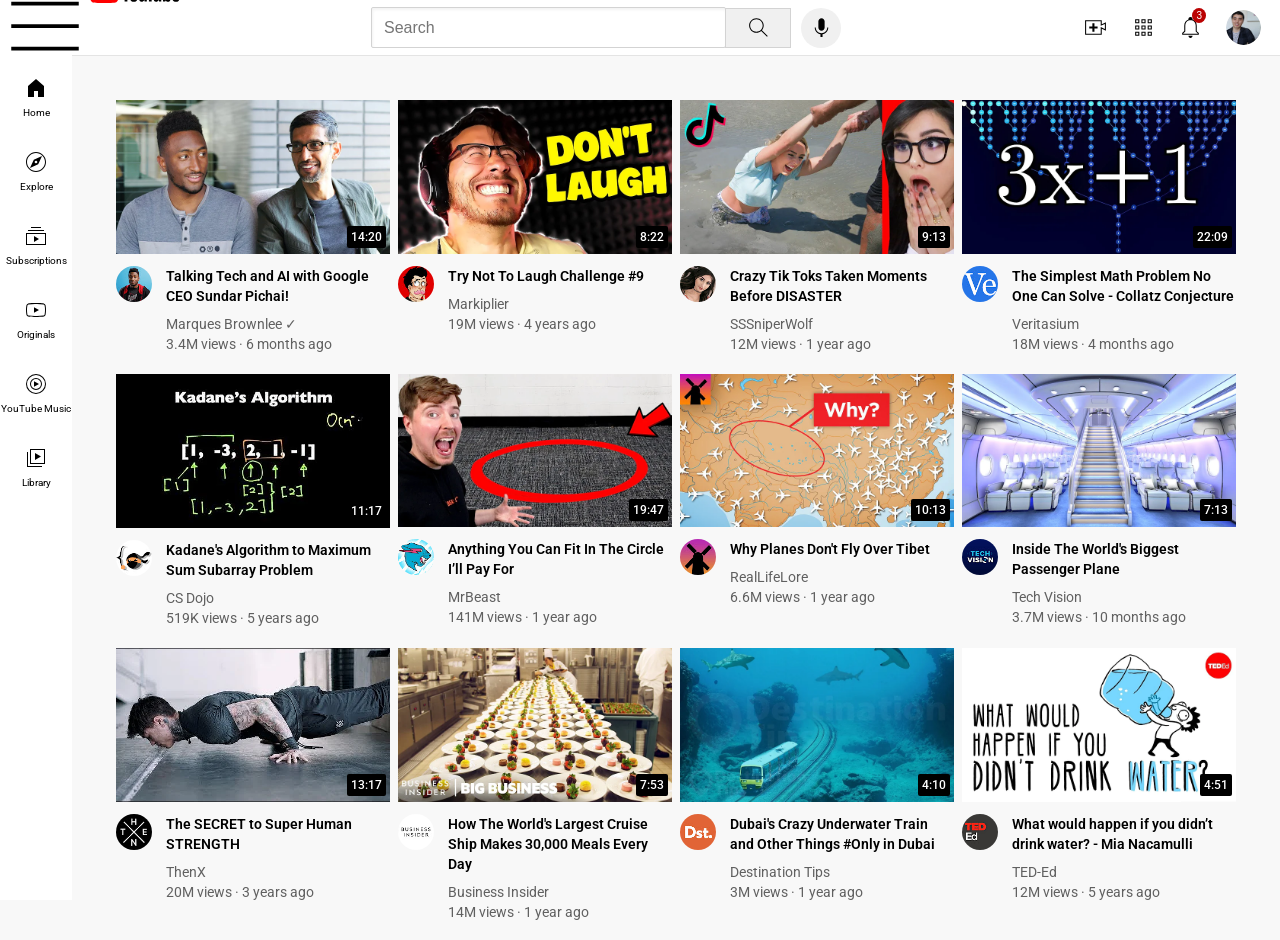
==== index.html @ 84a4557d "Final changes and corrections in grammar" ====
<!DOCTYPE html>
<html>
  <head>
    <title>YouTube clone</title>

    <link rel="preconnect" href="https://fonts.googleapis.com">
    <link rel="preconnect" href="https://fonts.gstatic.com" crossorigin>
    <link href="https://fonts.googleapis.com/css2?family=Roboto:ital,wght@0,100..900;1,100..900&display=swap" rel="stylesheet">

    <link rel="stylesheet" href="css-code/video.css">
    <link rel="stylesheet" href="css-code/general.css">
    <link rel="stylesheet" href="css-code/header.css">
    <link rel="stylesheet" href="css-code/sidebar.css">
  </head> 
  <body>
    <header class="header">
      <div class="left-section">
        <img class="hamburger" src="icons/hamburger-menu.svg">
        <img class="logo" src="icons/youtube-logo.svg">
      </div>
      <div class="middle-section">
        <input class="search-inp" 
        type="text" 
        placeholder="Search">

        <button class="search-button">
          <img src="icons/search.svg">
          <div class="tooltip">Search</div>
        </button>

        <button class="voice-search-button">
          <img src="icons/voice-search-icon.svg">
          <div class="tooltip">Search with your voice</div>
        </button>
      </div>
      <div class = "right-section">
        <button>
          <img src="icons/upload.svg">
          <div class="tooltip">Upload</div>
        </button>

        <button>
          <img src="icons/youtube-apps.svg">
          <div class="tooltip">Apps</div>
        </button>
        
        <button>
          <img src="icons/notifications.svg">
          <div class="notification-score">3</div>
          <div class="tooltip">Notification</div>
        </button>
        
        <button>
          <img class = "profile-photo" src="channel-pics/my-channel.jpeg" 
          style="height: 35px;
          width: 35px;">
        </button>
      </div>
      
    </header>
    <nav class="side-bar">
      <div class="sidebar-link">
        <img src="icons/home.svg">
        <div>Home</div>
      </div>
      <div class="sidebar-link">
        <img src="icons/explore.svg">
        <div>Explore</div>
      </div>
      <div class="sidebar-link">
        <img src="icons/subscriptions.svg">
        <div>Subscriptions</div>
      </div>
      <div class="sidebar-link">
        <img src="icons/originals.svg">
        <div>Originals</div>
      </div>
      <div class="sidebar-link">
        <img src="icons/youtube-music.svg">
        <div>YouTube Music</div>
      </div>
      <div class="sidebar-link">
        <img src="icons/library.svg">
        <div>Library</div>
      </div>
    </nav>
    <main class = "video-grid">
      <div class = "video-preview">  
      <div class = "thumbnail-row">
        <a href="https://www.youtube.com/watch?v=n2RNcPRtAiY">
          <img class ="thumbnail" src="thumbnails/thumbnail-1.webp">
        </a>
        <div class="time"> 14:20</div>
      </div>
      <div class="video-info-grid">
        <div class ="channel-picture">
          <a href="https://www.youtube.com/c/mkbhd">
            <img class = "profile-photo" src="channel-pics/channel-1.jpeg">
          </a>
          
        </div>
        <div class = "video-info">
          <p class = "title">
            <a href="https://www.youtube.com/watch?v=n2RNcPRtAiY">
              Talking Tech and AI with Google CEO Sundar Pichai!
            </a>
          </p>

          <p class = "author">
            <a href="https://www.youtube.com/watch?v=n2RNcPRtAiY">
              Marques Brownlee &#10003;
            </a>
          </p>

          <p class="stats">
            3.4M views &#183; 6 months ago  
          </p>

        </div>
      </div>
      </div>
      <div class = "video-preview">
      
        <div class = "thumbnail-row">
          <a href="https://www.youtube.com/watch?v=mP0RAo9SKZk">
            <img class ="thumbnail" src="thumbnails/thumbnail-2.webp">
          </a>
          <div class="time"> 8:22</div>
        </div>
        <div class = "video-info-grid">
          <div class ="channel-picture">
            <a href="https://www.youtube.com/c/markiplier">
              <img class = "profile-photo" src="channel-pics/channel-2.jpeg">
            </a>
          </div>
          <div class = "video-info">
            <p class = "title">
              <a href="https://www.youtube.com/watch?v=mP0RAo9SKZk">
                Try Not To Laugh Challenge #9
              </a>
            </p>

            <p class = "author">
              <a href="https://www.youtube.com/c/markiplier">
                Markiplier
              </a>
            </p>

            <p class="stats">
              19M views &#183; 4 years ago  
            </p>

          </div>
        </div>
      </div>

    <div class = "video-preview">  
      <div class = "thumbnail-row">
        <a href="https://www.youtube.com/watch?v=FgjPQQeTh1w">
          <img class ="thumbnail" src="thumbnails/thumbnail-3.webp">
        </a>
        <div class="time"> 9:13</div>
      </div>
      <div class="video-info-grid">
        <div class ="channel-picture">
          <a href="https://www.youtube.com/user/SSSniperWolf">
            <img class = "profile-photo" src="channel-pics/channel-3.jpeg">
          </a>
        </div>
        <div class = "video-info">
          <p class = "title">
            <a href="https://www.youtube.com/watch?v=FgjPQQeTh1w">
              Crazy Tik Toks Taken Moments Before DISASTER
            </a>
          </p>

          <p class = "author">
            <a href="https://www.youtube.com/user/SSSniperWolf">
              SSSniperWolf
            </a>
          </p>

          <p class="stats">
            12M views &#183; 1 year ago  
          </p>

        </div>
      </div>
    </div>

    <div class = "video-preview">
      
      <div class = "thumbnail-row">
        <a href="https://www.youtube.com/watch?v=094y1Z2wpJg">
          <img class ="thumbnail" src="thumbnails/thumbnail-4.webp">
        </a>
        <div class="time"> 22:09</div>
      </div>
      <div class = "video-info-grid">
        <div class ="channel-picture">
          <a href="https://www.youtube.com/c/veritasium">
            <img class = "profile-photo" src="channel-pics/channel-4.jpeg">
          </a>
        </div>
        <div class = "video-info">
          <p class = "title">
            <a href="https://www.youtube.com/watch?v=094y1Z2wpJg">
              The Simplest Math Problem No One Can Solve - Collatz Conjecture
            </a>
          </p>

          <p class = "author">
            <a href="https://www.youtube.com/c/veritasium">
              Veritasium
            </a>
          </p>

          <p class="stats">
            18M views &#183; 4 months ago  
          </p>

        </div>
      </div>
    </div>

    <div class = "video-preview">  
      <div class = "thumbnail-row">
        <a href="https://www.youtube.com/watch?v=86CQq3pKSUw">
          <img class ="thumbnail" src="thumbnails/thumbnail-5.webp">
        </a>
      <div class="time"> 11:17</div>
      </div>
      <div class="video-info-grid">
        <div class ="channel-picture">
          <a href="https://www.youtube.com/c/CSDojo">
            <img class = "profile-photo" src="channel-pics/channel-5.jpeg">
          </a>
        </div>
        <div class = "video-info">
          <p class = "title">
            <a href="https://www.youtube.com/watch?v=86CQq3pKSUw">
              Kadane's Algorithm to Maximum Sum Subarray Problem
            </a>
          </p>

          <p class = "author">
            <a href="https://www.youtube.com/c/CSDojo">
              CS Dojo
            </a>
          </p>

          <p class="stats">
            519K views &#183; 5 years ago  
          </p>

        </div>
      </div>
    </div>

    <div class = "video-preview">
      
      <div class = "thumbnail-row">
        <a href="https://www.youtube.com/watch?v=yXWw0_UfSFg">
          <img class ="thumbnail" src="thumbnails/thumbnail-6.webp">
        </a>
        <div class="time"> 19:47</div>
      </div>
        <div class = "video-info-grid">
          <div class ="channel-picture">
            <a href="https://www.youtube.com/channel/UCX6OQ3DkcsbYNE6H8uQQuVA">
              <img class = "profile-photo" src="channel-pics/channel-6.jpeg">
            </a>
          </div>
          <div class = "video-info">
            <p class = "title">
              <a href="https://www.youtube.com/watch?v=yXWw0_UfSFg">
                Anything You Can Fit In The Circle I’ll Pay For
              </a>
            </p>

            <p class = "author">
              <a href="https://www.youtube.com/channel/UCX6OQ3DkcsbYNE6H8uQQuVA">
                MrBeast
              </a>
            </p>

            <p class="stats">
              141M views &#183; 1 year ago  
            </p>

          </div>
        </div>
      </div>
      <div class = "video-preview">  
      <div class = "thumbnail-row">
        <a href="https://www.youtube.com/watch?v=fNVa1qMbF9Y">
          <img class ="thumbnail" src="thumbnails/thumbnail-7.webp">
        </a>
        <div class="time"> 10:13</div>
      </div>
      <div class="video-info-grid">
        <div class ="channel-picture">
          <a href="https://www.youtube.com/channel/UCP5tjEmvPItGyLhmjdwP7Ww">
            <img class = "profile-photo" src="channel-pics/channel-7.jpeg">
          </a>
        </div>
        <div class = "video-info">
          <p class = "title">
            <a href="https://www.youtube.com/watch?v=fNVa1qMbF9Y">
              Why Planes Don't Fly Over Tibet
            </a>
          </p>

          <p class = "author">
            <a href="https://www.youtube.com/channel/UCP5tjEmvPItGyLhmjdwP7Ww">
              RealLifeLore
            </a>
          </p>

          <p class="stats">
            6.6M views &#183; 1 year ago  
          </p>

        </div>
      </div>
    </div>

    <div class = "video-preview">
      
      <div class = "thumbnail-row">
        <a href="https://www.youtube.com/watch?v=lFm4EM1juls">
          <img class ="thumbnail" src="thumbnails/thumbnail-8.webp">
        </a>
        <div class="time"> 7:13</div>
      </div>
      <div class = "video-info-grid">
        <div class ="channel-picture">
          <a href="https://www.youtube.com/channel/UCHAK6CyegY22Zj2GWrcaIxg">
            <img class = "profile-photo" src="channel-pics/channel-8.jpeg">
          </a>
        </div>
        <div class = "video-info">
          <p class = "title">
            <a href="https://www.youtube.com/watch?v=lFm4EM1juls">
              Inside The World's Biggest Passenger Plane
            </a>
          </p>

          <p class = "author">
            <a href="https://www.youtube.com/channel/UCHAK6CyegY22Zj2GWrcaIxg">
              Tech Vision
            </a>
          </p>

          <p class="stats">
            3.7M views &#183; 10 months ago  
          </p>

        </div>
      </div>
    </div>

    <div class = "video-preview">  
      <div class = "thumbnail-row">
        <a href="https://www.youtube.com/watch?v=ixmxOlcrlUc">
          <img class ="thumbnail" src="thumbnails/thumbnail-9.webp">
        </a>
        <div class="time"> 13:17</div>
      </div>
      <div class="video-info-grid">
        <div class ="channel-picture">
          <a href="https://www.youtube.com/c/OFFICIALTHENXSTUDIOS">
            <img class = "profile-photo" src="channel-pics/channel-9.jpeg">
          </a>
        </div>
        <div class = "video-info">
          <p class = "title">
            <a href="https://www.youtube.com/watch?v=ixmxOlcrlUc">
              The SECRET to Super Human STRENGTH
            </a>
          </p>

          <p class = "author">
            <a href="https://www.youtube.com/c/OFFICIALTHENXSTUDIOS">
              ThenX
            </a>
          </p>

          <p class="stats">
            20M views &#183; 3 years ago  
          </p>

        </div>
      </div>
    </div>

    <div class = "video-preview">
      
      <div class = "thumbnail-row">
        <a href="https://www.youtube.com/watch?v=R2vXbFp5C9o">
        <img class ="thumbnail" src="thumbnails/thumbnail-10.webp">
        </a>
        <div class="time"> 7:53</div>
      </div>
      <div class = "video-info-grid">
        <div class ="channel-picture">
          <a href="https://www.youtube.com/user/businessinsider">
            <img class = "profile-photo" src="channel-pics/channel-10.jpeg">
          </a>
        </div>
        <div class = "video-info">
          <p class = "title">
            <a href="https://www.youtube.com/watch?v=R2vXbFp5C9o">
              How The World's Largest Cruise Ship Makes 30,000 Meals Every Day
            </a>
          </p>

          <p class = "author">
            <a href="https://www.youtube.com/user/businessinsider">
              Business Insider
            </a>
          </p>

          <p class="stats">
            14M views &#183; 1 year ago  
          </p>

        </div>
      </div>
    </div>

    <div class = "video-preview">  
      <div class = "thumbnail-row">
        <a href="https://www.youtube.com/watch?v=0nZuYyXET3s">
          <img class ="thumbnail" src="thumbnails/thumbnail-11.webp">
        </a>
        <div class="time"> 4:10</div>
      </div>
      <div class="video-info-grid">
        <div class ="channel-picture">
          <a href="https://www.youtube.com/c/Destinationtips">
            <img class = "profile-photo" src="channel-pics/channel-11.jpeg">
          </a>
        </div>
        <div class = "video-info">
          <p class = "title">
            <a href="https://www.youtube.com/watch?v=0nZuYyXET3s">
              Dubai's Crazy Underwater Train and Other Things #Only in Dubai
            </a>
          </p>

          <p class = "author">
            <a href="https://www.youtube.com/c/Destinationtips">
              Destination Tips
            </a>
          </p>

          <p class="stats">
            3M views &#183; 1 year ago  
          </p>

        </div>
      </div>
    </div>

    <div class = "video-preview">
      
      <div class = "thumbnail-row">
        <a href="https://www.youtube.com/watch?v=9iMGFqMmUFs">
          <img class ="thumbnail" src="thumbnails/thumbnail-12.webp">
        </a>
        <div class="time"> 4:51</div>
      </div>
      <div class = "video-info-grid">
        <div class ="channel-picture">
          <a href="https://www.youtube.com/watch?v=9iMGFqMmUFs">
            <img class = "profile-photo" src="channel-pics/channel-12.jpeg">
          </a>
        </div>
        <div class = "video-info">
          <p class = "title">
            <a href="https://www.youtube.com/watch?v=9iMGFqMmUFs">
              What would happen if you didn’t drink water? - Mia Nacamulli
            </a>
          </p>

          <p class = "author">
            <a href="https://www.youtube.com/watch?v=9iMGFqMmUFs">
              TED-Ed
            </a>
          </p>

          <p class="stats">
            12M views &#183;  5 years ago  
          </p>

        </div>
      </div>
    </div>
  </main>
  </body>
</html>
---- css-code/video.css ----
.title{
font-size: 14px;
font-weight: 600;
margin-top: 0;
line-height: 20px;
margin-bottom: 10px;
}

.author,
.stats{
font-size: 14px;
color: rgb(96,96,96);
}

.author{
margin-bottom: 4px;
}

.video-info-grid{
display: grid;
grid-template-columns: 50px 1fr;
}

.thumbnail{
width: 100%;
}

.profile-photo{
width: 36px;
border-radius: 100%;
}

.thumbnail-row{
position: relative;
margin-bottom: 8px;
}

.video-grid{
display: grid;
grid-template-columns: 1fr 1fr;
column-gap: 8px;
row-gap: 22px;
padding: 20px;
}

@media(min-width: 901px) and (max-width: 1249px){
    .video-grid{
        grid-template-columns: 1fr 1fr 1fr;
    }
}

@media(min-width: 1250px) {
    .video-grid{
        grid-template-columns: 1fr 1fr 1fr 1fr;
    }
}
.time{
    font-size: 12px;
    font-weight: 500;

    padding: 4px;
    
    position: absolute;
    right: 4px;
    bottom: 10px;

    background-color: black;
    color: white;

    border-radius: 2px;
}

.title,
.profile-photo,
.author,
.thumbnail{
    cursor: pointer;
}
---- css-code/general.css ----
p{
margin-top: 0px;
margin-bottom: 0px;
}

body{
    font-family: Roboto,Arial;
    margin: 0;
    padding-top: 80px;
    padding-left: 96px;
    padding-right: 24px;
    background-color: rgb(248,248,248);
}

a{
    color: inherit;
    text-decoration: none;
}
---- css-code/header.css ----
.header{
    height: 55px;
    display: flex;
    flex-direction: row;
    justify-content: space-between;
    align-items: center;
    
    position: fixed;
    z-index: 1;
    top: 0px;
    right: 0px;
    left: 0px;

    background-color: white;
    border-bottom: 1px solid rgb(228, 228, 228);
}

.left-section{
    display: flex;
}

.logo{
    height: 20px;
    cursor: pointer;
}

.humburger{
    margin-left: 24px;
    margin-right: 24px;
    height: 24px;
    cursor: pointer;
}

.middle-section{
    flex: 1;
    display: flex;
    align-items: center;
    margin-left: 60px;
    max-width: 470px;
    height: 40px;
}

.search-inp{
    width: 0;
    flex:1;
    height: 36.08px;
    padding-left: 12px;
    padding-right: 2px;
    font-size: 16px;
    border: 1px, solid lightgray;
    border-radius: 2px;
    box-shadow: inset 1px 2px 3px rgba(0, 0, 0, 0.05);
}

.search-inp::placeholder{
    font-size: 16px;

}

.search-button,
.voice-search-button,
.right-section button{
    position: relative;
    height: 40px;
    background-color: rgb(240, 240, 240);
    cursor: pointer;
    display: flex;
    justify-content: center;
    align-items: center;
}

.search-button .tooltip,
.voice-search-button .tooltip,
.right-section button .tooltip{
    position: absolute;
    background-color: rgb(102, 102, 102);
    color: white;
    padding: 5px 10px;
    border-radius: 2px;
    font-size: 12px;
    bottom: -30px;
    opacity: 0;
    transition: opacity 0.15s;
    pointer-events: none;
    white-space: nowrap;
}

.search-button:hover .tooltip,
.voice-search-button:hover .tooltip,
.right-section button:hover .tooltip{
    opacity: 0.8;
}

.search-button{
    width: 66px;
    border-width: 1px;
    border-style: solid;
    border-color: lightgray;
    margin-left: -1px;
    transition: background-color 0.25s;
}

.search-button img{
    height: 25px;
}

.search-button:hover{
    background-color: rgb(223, 222, 222);
}

.voice-search-button{
    width: 40px;
    border-radius: 100%;
    border: none;
    margin-left: 10px;
}

.voice-search-button img{
    width: 25px;
}

.right-section{
    display: flex;
    width: 200px;
    align-items: center;
    justify-content: space-around;
    padding-right: 8px;
    flex-shrink: 0;
    padding-left: 10px;
}

.right-section button{
    position: relative;
    border: none;
    background-color: white;
    cursor: pointer;
}

.right-section button img{
    height: 25px;
}

.notification-score{
    font-size: 10px;

    padding-bottom: 2px;
    padding-top: 2px;

    position: absolute;
    right: 3px;
    top: 0px;
    width: 14px;

    background-color: rgb(186, 2, 2);
    color: white;
    border-radius: 100%;
}
---- css-code/sidebar.css ----
.side-bar{
    padding-top: 5px;
    background-color: white;
    position: fixed;
    top: 55px;
    bottom: 0px;
    left: 0px;
    width: 72px;
    z-index: 2;
}

.sidebar-link{
    height: 74px;
    display: flex;
    flex-direction: column;
    align-items: center;
    justify-content: center;
    cursor: pointer;
}

.sidebar-link img{
    height: 24px;
    margin-bottom: 6.5px;
}

.sidebar-link div{
    font-size: 10px;
}

.sidebar-link:hover{
    background-color: rgb(238, 238, 238);
}
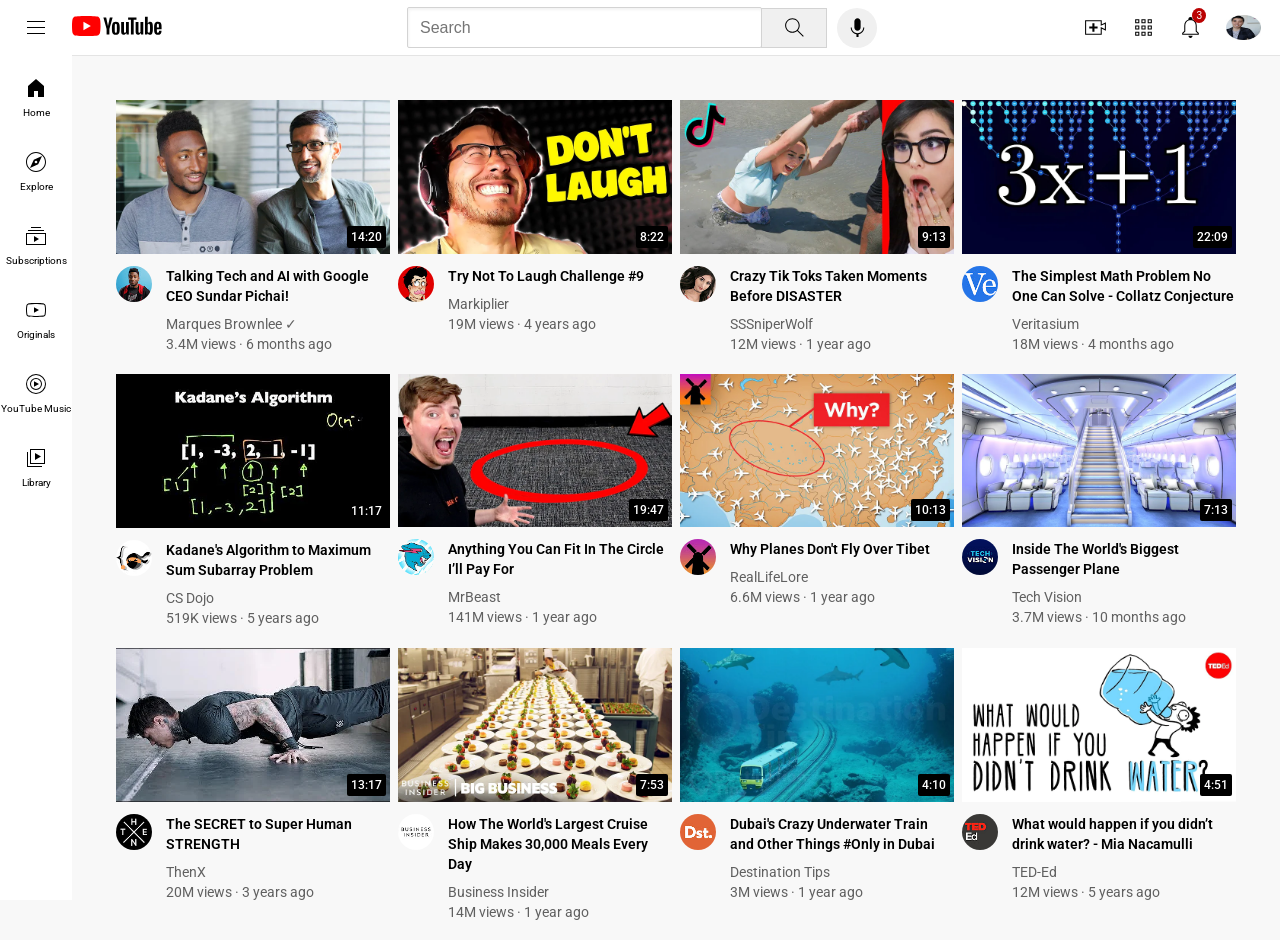
==== commit 4ea7c911: "Added alt to img" ====
--- a/index.html
+++ b/index.html
@@ -15,8 +15,8 @@
   <body>
     <header class="header">
       <div class="left-section">
-        <img class="hamburger" src="icons/hamburger-menu.svg">
-        <img class="logo" src="icons/youtube-logo.svg">
+        <img class="hamburger" src="icons/hamburger-menu.svg" alt="hamburger-icon">
+        <img class="logo" src="icons/youtube-logo.svg" alt="youtube-logo">
       </div>
       <div class="middle-section">
         <input class="search-inp" 
@@ -24,63 +24,61 @@
         placeholder="Search">
 
         <button class="search-button">
-          <img src="icons/search.svg">
+          <img src="icons/search.svg" alt="Search-icon">
           <div class="tooltip">Search</div>
         </button>
 
         <button class="voice-search-button">
-          <img src="icons/voice-search-icon.svg">
+          <img src="icons/voice-search-icon.svg" alt="Voice-search">
           <div class="tooltip">Search with your voice</div>
         </button>
       </div>
       <div class = "right-section">
         <button>
-          <img src="icons/upload.svg">
+          <img src="icons/upload.svg" alt="Upload">
           <div class="tooltip">Upload</div>
         </button>
 
         <button>
-          <img src="icons/youtube-apps.svg">
+          <img src="icons/youtube-apps.svg" alt="YouTube-apps">
           <div class="tooltip">Apps</div>
         </button>
         
         <button>
-          <img src="icons/notifications.svg">
+          <img src="icons/notifications.svg" alt="Norification">
           <div class="notification-score">3</div>
           <div class="tooltip">Notification</div>
         </button>
         
         <button>
-          <img class = "profile-photo" src="channel-pics/my-channel.jpeg" 
-          style="height: 35px;
-          width: 35px;">
+          <img class = "your-profile" src="channel-pics/my-channel.jpeg" alt="Your-profile">
         </button>
       </div>
       
     </header>
     <nav class="side-bar">
       <div class="sidebar-link">
-        <img src="icons/home.svg">
+        <img src="icons/home.svg" alt="Home">
         <div>Home</div>
       </div>
       <div class="sidebar-link">
-        <img src="icons/explore.svg">
+        <img src="icons/explore.svg" alt="Explore">
         <div>Explore</div>
       </div>
       <div class="sidebar-link">
-        <img src="icons/subscriptions.svg">
+        <img src="icons/subscriptions.svg" alt="Subscriptions">
         <div>Subscriptions</div>
       </div>
       <div class="sidebar-link">
-        <img src="icons/originals.svg">
+        <img src="icons/originals.svg" alt="Originals">
         <div>Originals</div>
       </div>
       <div class="sidebar-link">
-        <img src="icons/youtube-music.svg">
+        <img src="icons/youtube-music.svg" alt="YouTube-Music">
         <div>YouTube Music</div>
       </div>
       <div class="sidebar-link">
-        <img src="icons/library.svg">
+        <img src="icons/library.svg" alt="Library">
         <div>Library</div>
       </div>
     </nav>
@@ -88,14 +86,14 @@
       <div class = "video-preview">  
       <div class = "thumbnail-row">
         <a href="https://www.youtube.com/watch?v=n2RNcPRtAiY">
-          <img class ="thumbnail" src="thumbnails/thumbnail-1.webp">
+          <img class ="thumbnail" src="thumbnails/thumbnail-1.webp" alt="Thumbnail">
         </a>
         <div class="time"> 14:20</div>
       </div>
       <div class="video-info-grid">
         <div class ="channel-picture">
           <a href="https://www.youtube.com/c/mkbhd">
-            <img class = "profile-photo" src="channel-pics/channel-1.jpeg">
+            <img class = "profile-photo" src="channel-pics/channel-1.jpeg" alt="Profile-photo">
           </a>
           
         </div>
@@ -123,14 +121,14 @@
       
         <div class = "thumbnail-row">
           <a href="https://www.youtube.com/watch?v=mP0RAo9SKZk">
-            <img class ="thumbnail" src="thumbnails/thumbnail-2.webp">
+            <img class ="thumbnail" src="thumbnails/thumbnail-2.webp" alt="Thumbnail">
           </a>
           <div class="time"> 8:22</div>
         </div>
         <div class = "video-info-grid">
           <div class ="channel-picture">
             <a href="https://www.youtube.com/c/markiplier">
-              <img class = "profile-photo" src="channel-pics/channel-2.jpeg">
+              <img class = "profile-photo" src="channel-pics/channel-2.jpeg" alt="Profile-photo">
             </a>
           </div>
           <div class = "video-info">
@@ -157,14 +155,14 @@
     <div class = "video-preview">  
       <div class = "thumbnail-row">
         <a href="https://www.youtube.com/watch?v=FgjPQQeTh1w">
-          <img class ="thumbnail" src="thumbnails/thumbnail-3.webp">
+          <img class ="thumbnail" src="thumbnails/thumbnail-3.webp" alt="Thumbnail">
         </a>
         <div class="time"> 9:13</div>
       </div>
       <div class="video-info-grid">
         <div class ="channel-picture">
           <a href="https://www.youtube.com/user/SSSniperWolf">
-            <img class = "profile-photo" src="channel-pics/channel-3.jpeg">
+            <img class = "profile-photo" src="channel-pics/channel-3.jpeg" alt="Profile-photo">
           </a>
         </div>
         <div class = "video-info">
@@ -192,14 +190,14 @@
       
       <div class = "thumbnail-row">
         <a href="https://www.youtube.com/watch?v=094y1Z2wpJg">
-          <img class ="thumbnail" src="thumbnails/thumbnail-4.webp">
+          <img class ="thumbnail" src="thumbnails/thumbnail-4.webp" alt="Thumbnail">
         </a>
         <div class="time"> 22:09</div>
       </div>
       <div class = "video-info-grid">
         <div class ="channel-picture">
           <a href="https://www.youtube.com/c/veritasium">
-            <img class = "profile-photo" src="channel-pics/channel-4.jpeg">
+            <img class = "profile-photo" src="channel-pics/channel-4.jpeg" alt="Profile-photo">
           </a>
         </div>
         <div class = "video-info">
@@ -226,14 +224,14 @@
     <div class = "video-preview">  
       <div class = "thumbnail-row">
         <a href="https://www.youtube.com/watch?v=86CQq3pKSUw">
-          <img class ="thumbnail" src="thumbnails/thumbnail-5.webp">
+          <img class ="thumbnail" src="thumbnails/thumbnail-5.webp" alt="Thumbnail">
         </a>
       <div class="time"> 11:17</div>
       </div>
       <div class="video-info-grid">
         <div class ="channel-picture">
           <a href="https://www.youtube.com/c/CSDojo">
-            <img class = "profile-photo" src="channel-pics/channel-5.jpeg">
+            <img class = "profile-photo" src="channel-pics/channel-5.jpeg" alt="Profile-photo">
           </a>
         </div>
         <div class = "video-info">
@@ -261,14 +259,14 @@
       
       <div class = "thumbnail-row">
         <a href="https://www.youtube.com/watch?v=yXWw0_UfSFg">
-          <img class ="thumbnail" src="thumbnails/thumbnail-6.webp">
+          <img class ="thumbnail" src="thumbnails/thumbnail-6.webp" alt="Thumbnail">
         </a>
         <div class="time"> 19:47</div>
       </div>
         <div class = "video-info-grid">
           <div class ="channel-picture">
             <a href="https://www.youtube.com/channel/UCX6OQ3DkcsbYNE6H8uQQuVA">
-              <img class = "profile-photo" src="channel-pics/channel-6.jpeg">
+              <img class = "profile-photo" src="channel-pics/channel-6.jpeg" alt="Profile-photo">
             </a>
           </div>
           <div class = "video-info">
@@ -294,14 +292,14 @@
       <div class = "video-preview">  
       <div class = "thumbnail-row">
         <a href="https://www.youtube.com/watch?v=fNVa1qMbF9Y">
-          <img class ="thumbnail" src="thumbnails/thumbnail-7.webp">
+          <img class ="thumbnail" src="thumbnails/thumbnail-7.webp" alt="Thumbnail">
         </a>
         <div class="time"> 10:13</div>
       </div>
       <div class="video-info-grid">
         <div class ="channel-picture">
           <a href="https://www.youtube.com/channel/UCP5tjEmvPItGyLhmjdwP7Ww">
-            <img class = "profile-photo" src="channel-pics/channel-7.jpeg">
+            <img class = "profile-photo" src="channel-pics/channel-7.jpeg" alt="Profile-photo">
           </a>
         </div>
         <div class = "video-info">
@@ -329,14 +327,14 @@
       
       <div class = "thumbnail-row">
         <a href="https://www.youtube.com/watch?v=lFm4EM1juls">
-          <img class ="thumbnail" src="thumbnails/thumbnail-8.webp">
+          <img class ="thumbnail" src="thumbnails/thumbnail-8.webp" alt="Thumbnail">
         </a>
         <div class="time"> 7:13</div>
       </div>
       <div class = "video-info-grid">
         <div class ="channel-picture">
           <a href="https://www.youtube.com/channel/UCHAK6CyegY22Zj2GWrcaIxg">
-            <img class = "profile-photo" src="channel-pics/channel-8.jpeg">
+            <img class = "profile-photo" src="channel-pics/channel-8.jpeg" alt="Profile-photo">
           </a>
         </div>
         <div class = "video-info">
@@ -363,14 +361,14 @@
     <div class = "video-preview">  
       <div class = "thumbnail-row">
         <a href="https://www.youtube.com/watch?v=ixmxOlcrlUc">
-          <img class ="thumbnail" src="thumbnails/thumbnail-9.webp">
+          <img class ="thumbnail" src="thumbnails/thumbnail-9.webp" alt="Thumbnail">
         </a>
         <div class="time"> 13:17</div>
       </div>
       <div class="video-info-grid">
         <div class ="channel-picture">
           <a href="https://www.youtube.com/c/OFFICIALTHENXSTUDIOS">
-            <img class = "profile-photo" src="channel-pics/channel-9.jpeg">
+            <img class = "profile-photo" src="channel-pics/channel-9.jpeg" alt="Profile-photo">
           </a>
         </div>
         <div class = "video-info">
@@ -398,14 +396,14 @@
       
       <div class = "thumbnail-row">
         <a href="https://www.youtube.com/watch?v=R2vXbFp5C9o">
-        <img class ="thumbnail" src="thumbnails/thumbnail-10.webp">
+        <img class ="thumbnail" src="thumbnails/thumbnail-10.webp" alt="Thumbnail">
         </a>
         <div class="time"> 7:53</div>
       </div>
       <div class = "video-info-grid">
         <div class ="channel-picture">
           <a href="https://www.youtube.com/user/businessinsider">
-            <img class = "profile-photo" src="channel-pics/channel-10.jpeg">
+            <img class = "profile-photo" src="channel-pics/channel-10.jpeg" alt="Profile-photo">
           </a>
         </div>
         <div class = "video-info">
@@ -432,14 +430,14 @@
     <div class = "video-preview">  
       <div class = "thumbnail-row">
         <a href="https://www.youtube.com/watch?v=0nZuYyXET3s">
-          <img class ="thumbnail" src="thumbnails/thumbnail-11.webp">
+          <img class ="thumbnail" src="thumbnails/thumbnail-11.webp" alt="Thumbnail">
         </a>
         <div class="time"> 4:10</div>
       </div>
       <div class="video-info-grid">
         <div class ="channel-picture">
           <a href="https://www.youtube.com/c/Destinationtips">
-            <img class = "profile-photo" src="channel-pics/channel-11.jpeg">
+            <img class = "profile-photo" src="channel-pics/channel-11.jpeg" alt="Profile-photo">
           </a>
         </div>
         <div class = "video-info">
@@ -467,14 +465,14 @@
       
       <div class = "thumbnail-row">
         <a href="https://www.youtube.com/watch?v=9iMGFqMmUFs">
-          <img class ="thumbnail" src="thumbnails/thumbnail-12.webp">
+          <img class ="thumbnail" src="thumbnails/thumbnail-12.webp" alt="Thumbnail">
         </a>
         <div class="time"> 4:51</div>
       </div>
       <div class = "video-info-grid">
         <div class ="channel-picture">
           <a href="https://www.youtube.com/watch?v=9iMGFqMmUFs">
-            <img class = "profile-photo" src="channel-pics/channel-12.jpeg">
+            <img class = "profile-photo" src="channel-pics/channel-12.jpeg" alt="Profile-photo">
           </a>
         </div>
         <div class = "video-info">
--- a/css-code/header.css
+++ b/css-code/header.css
@@ -24,7 +24,7 @@
     cursor: pointer;
 }
 
-.humburger{
+.hamburger{
     margin-left: 24px;
     margin-right: 24px;
     height: 24px;
@@ -154,4 +154,9 @@
     background-color: rgb(186, 2, 2);
     color: white;
     border-radius: 100%;
+}
+
+.your-profile{
+    height: 35px;
+    width: 35px;
 }
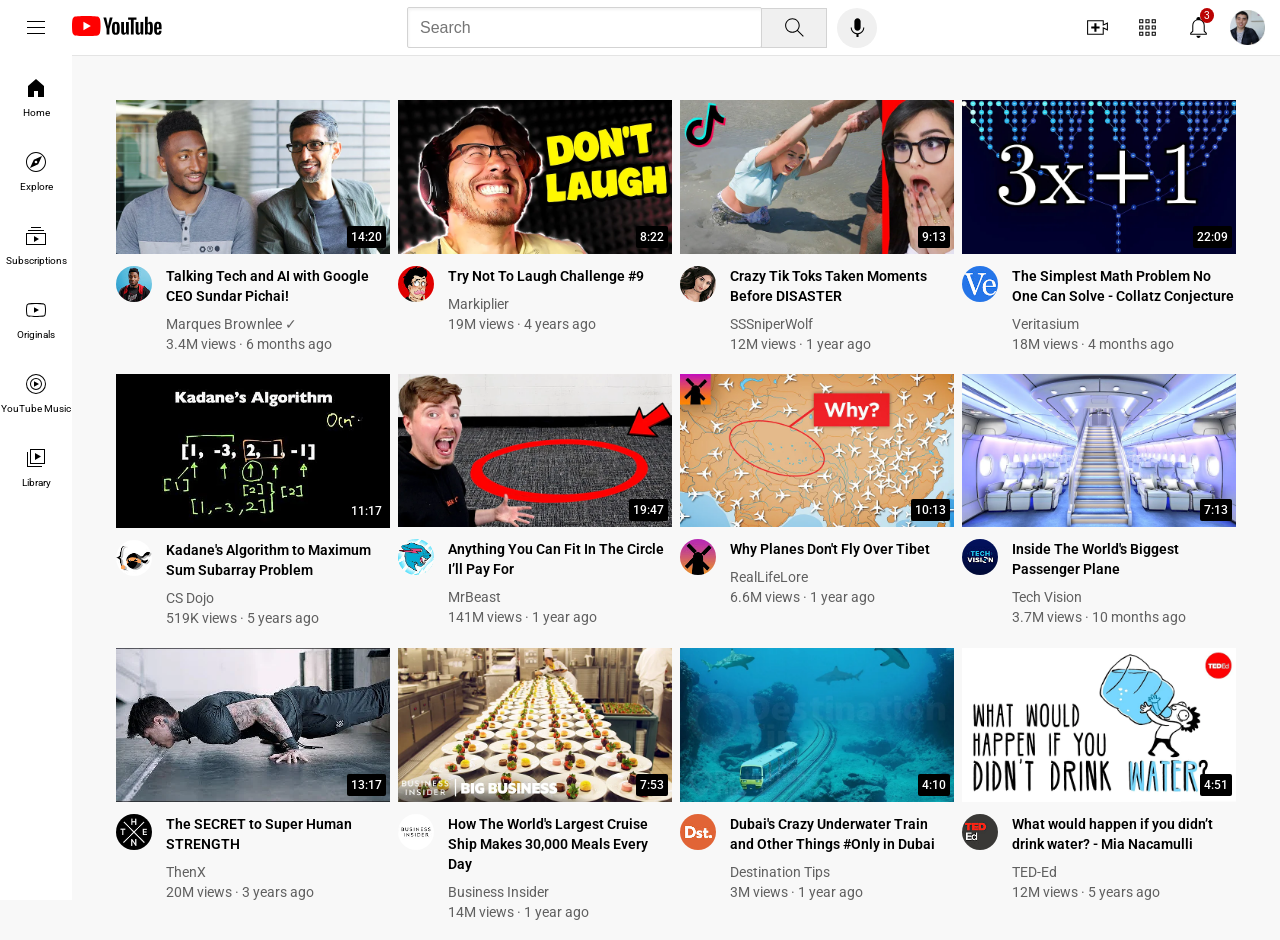
==== commit 6c44fad7: "First try for responsive mobile version" ====
--- a/index.html
+++ b/index.html
@@ -2,6 +2,8 @@
 <html>
   <head>
     <title>YouTube clone</title>
+    <meta charset="UTF-8">
+    <meta name="viewport" content="width=device-width, initial-scale=1.0">
 
     <link rel="preconnect" href="https://fonts.googleapis.com">
     <link rel="preconnect" href="https://fonts.gstatic.com" crossorigin>
@@ -16,7 +18,11 @@
     <header class="header">
       <div class="left-section">
         <img class="hamburger" src="icons/hamburger-menu.svg" alt="hamburger-icon">
-        <img class="logo" src="icons/youtube-logo.svg" alt="youtube-logo">
+        <picture>
+          <source srcset="icons/YouTube_social_white_square_(2024).svg" media="(max-width: 600px)">
+          <img class="logo" src="icons/youtube-logo.svg" alt="youtube-logo">  
+        </picture>
+        
       </div>
       <div class="middle-section">
         <input class="search-inp" 
@@ -50,9 +56,7 @@
           <div class="tooltip">Notification</div>
         </button>
         
-        <button>
-          <img class = "your-profile" src="channel-pics/my-channel.jpeg" alt="Your-profile">
-        </button>
+        <img class = "your-profile" src="channel-pics/my-channel.jpeg" alt="Your-profile">
       </div>
       
     </header>
--- a/css-code/video.css
+++ b/css-code/video.css
@@ -43,6 +43,13 @@
 padding: 20px;
 }
 
+/* media for phones */
+@media (max-width: 601px){
+    .video-grid{
+        grid-template-columns: 1fr;
+    }
+}
+
 @media(min-width: 901px) and (max-width: 1249px){
     .video-grid{
         grid-template-columns: 1fr 1fr 1fr;
--- a/css-code/general.css
+++ b/css-code/general.css
@@ -12,6 +12,14 @@
     background-color: rgb(248,248,248);
 }
 
+@media (max-width: 600px){
+    body{
+        padding-top: 50px;
+        padding-left: 60px;
+    }
+}
+
+
 a{
     color: inherit;
     text-decoration: none;
--- a/css-code/header.css
+++ b/css-code/header.css
@@ -17,6 +17,7 @@
 
 .left-section{
     display: flex;
+    align-items: center;
 }
 
 .logo{
@@ -54,7 +55,6 @@
 
 .search-inp::placeholder{
     font-size: 16px;
-
 }
 
 .search-button,
@@ -159,4 +159,53 @@
 .your-profile{
     height: 35px;
     width: 35px;
+}
+
+@media (max-width: 600px){ /* media for phones */
+    .header{
+        height: 45px;
+    }
+
+    .hamburger{
+        margin-left: 20px;
+        margin-right: 20px;
+        height: 20px;
+    }
+
+    .logo{
+        height: 35px;
+    }
+
+    .search-button{
+        width: 30px;
+        height: 32px;
+    }
+
+    .search-inp{
+        height: 30px;
+    }
+
+    .voice-search-button{
+        height: 30px;
+        width: 30px;
+    }
+
+    .middle-section{
+        margin-left: 20px;
+    }
+
+    .right-section{
+        width: 50px;
+    }
+
+    .right-section button{
+        display: none;
+    }
+
+    .your-profile{
+        width: 25px;
+        height: 25px;
+    }
+
+    
 }
--- a/css-code/sidebar.css
+++ b/css-code/sidebar.css
@@ -7,6 +7,7 @@
     left: 0px;
     width: 72px;
     z-index: 2;
+    font-size: 10px;
 }
 
 .sidebar-link{
@@ -23,10 +24,22 @@
     margin-bottom: 6.5px;
 }
 
-.sidebar-link div{
-    font-size: 10px;
+.sidebar-link:hover{
+    background-color: rgb(238, 238, 238);
 }
 
-.sidebar-link:hover{
-    background-color: rgb(238, 238, 238);
-}+@media (max-width: 600px){ /* media for phones */
+    .side-bar{
+        width: 60px;
+        font-size: 8px;
+        top: 45px;
+    }
+
+    .sidebar-link{
+        height: 62px;
+    }
+
+    .sidebar-link img{
+        height: 22px;
+    }
+}
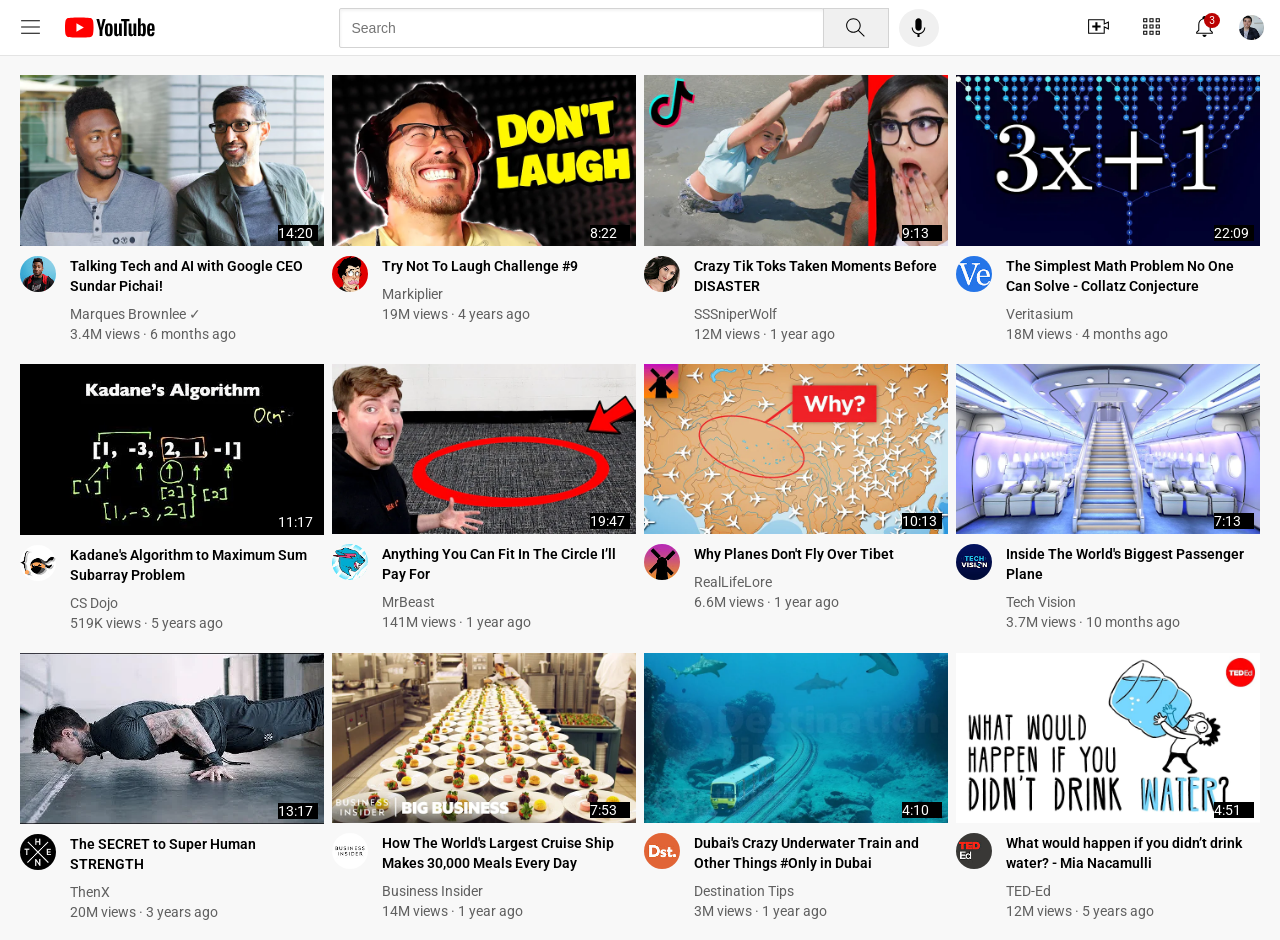
==== commit 6616a362: "Changed px to rem, added better responsivnes and changed media" ====
--- a/index.html
+++ b/index.html
@@ -13,15 +13,19 @@
     <link rel="stylesheet" href="css-code/general.css">
     <link rel="stylesheet" href="css-code/header.css">
     <link rel="stylesheet" href="css-code/sidebar.css">
+    <link rel="stylesheet" href="css-code/media.css">
   </head> 
   <body>
     <header class="header">
       <div class="left-section">
-        <img class="hamburger" src="icons/hamburger-menu.svg" alt="hamburger-icon">
-        <picture>
-          <source srcset="icons/YouTube_social_white_square_(2024).svg" media="(max-width: 600px)">
+        <button class="hamburger-button">
+          <img class="hamburger" src="icons/hamburger-menu.svg" alt="hamburger-icon">
+        </button>
+        <!-- comented section is a structure is an example how to change img depending on max-width -->
+        <!-- <picture>
+          <source srcset="icons/YouTube_social_white_square_(2024).svg" media="(max-width: 600px)"> -->
           <img class="logo" src="icons/youtube-logo.svg" alt="youtube-logo">  
-        </picture>
+         <!-- </picture> -->
         
       </div>
       <div class="middle-section">
@@ -40,17 +44,22 @@
         </button>
       </div>
       <div class = "right-section">
-        <button>
+        <button class="upload-button">
           <img src="icons/upload.svg" alt="Upload">
           <div class="tooltip">Upload</div>
         </button>
 
-        <button>
+        <button class="apps-button">
           <img src="icons/youtube-apps.svg" alt="YouTube-apps">
           <div class="tooltip">Apps</div>
         </button>
+
+        <button class="mobile-search-button">
+          <img src="icons/search.svg" alt="Search-icon">
+          <div class="tooltip">Search</div>
+        </button>
         
-        <button>
+        <button class="notification-button">
           <img src="icons/notifications.svg" alt="Norification">
           <div class="notification-score">3</div>
           <div class="tooltip">Notification</div>
--- a/css-code/video.css
+++ b/css-code/video.css
@@ -1,24 +1,24 @@
 .title{
-font-size: 14px;
+font-size: var(--normal-font);
 font-weight: 600;
-margin-top: 0;
-line-height: 20px;
-margin-bottom: 10px;
+line-height: 2rem;
+margin-bottom: 1rem;
 }
 
 .author,
 .stats{
-font-size: 14px;
+font-size: var(--normal-font);
 color: rgb(96,96,96);
 }
 
 .author{
-margin-bottom: 4px;
+margin-bottom: 0.4rem;
 }
 
 .video-info-grid{
 display: grid;
-grid-template-columns: 50px 1fr;
+grid-template-columns: 5rem 1fr;
+/* width: 90%; */
 }
 
 .thumbnail{
@@ -26,60 +26,29 @@
 }
 
 .profile-photo{
-width: 36px;
-border-radius: 100%;
+width: 3.6rem;
+border-radius: 50%;
 }
 
 .thumbnail-row{
 position: relative;
-margin-bottom: 8px;
+margin-bottom: 0.8rem;
 }
 
 .video-grid{
 display: grid;
-grid-template-columns: 1fr 1fr;
-column-gap: 8px;
-row-gap: 22px;
+grid-template-columns: 1fr 1fr 1fr 1fr;
+column-gap: 0.8rem;
+row-gap: 2.2rem;
 padding: 20px;
 }
 
-/* media for phones */
-@media (max-width: 601px){
-    .video-grid{
-        grid-template-columns: 1fr;
-    }
-}
-
-@media(min-width: 901px) and (max-width: 1249px){
-    .video-grid{
-        grid-template-columns: 1fr 1fr 1fr;
-    }
-}
-
-@media(min-width: 1250px) {
-    .video-grid{
-        grid-template-columns: 1fr 1fr 1fr 1fr;
-    }
-}
 .time{
-    font-size: 12px;
-    font-weight: 500;
-
-    padding: 4px;
-    
+    background-color: black;
+    width:4rem;
+    color: white;
+    font-size: var(--normal-font);
     position: absolute;
-    right: 4px;
-    bottom: 10px;
-
-    background-color: black;
-    color: white;
-
-    border-radius: 2px;
-}
-
-.title,
-.profile-photo,
-.author,
-.thumbnail{
-    cursor: pointer;
+    right: 2%;
+    bottom: 4%;
 }
--- a/css-code/general.css
+++ b/css-code/general.css
@@ -1,24 +1,29 @@
-p{
+:root{
+    --bg-color-main:rgb(248,248,248);
+    --bg-color-bars: white;
+    --normal-font: 1.4rem;
+    --hover-button-color: rgb(222, 222, 222);
+    --score-bg: rgb(186, 2, 2);
+
+}
+
+
+*{
 margin-top: 0px;
 margin-bottom: 0px;
+}
+
+html{
+    font-size: 62.5%;
+    /* 16/100*10 = 62.5 */
 }
 
 body{
     font-family: Roboto,Arial;
     margin: 0;
-    padding-top: 80px;
-    padding-left: 96px;
-    padding-right: 24px;
-    background-color: rgb(248,248,248);
+    padding-top: 5.5rem;
+    background-color: var(--bg-color-main);
 }
-
-@media (max-width: 600px){
-    body{
-        padding-top: 50px;
-        padding-left: 60px;
-    }
-}
-
 
 a{
     color: inherit;
--- a/css-code/header.css
+++ b/css-code/header.css
@@ -1,5 +1,5 @@
 .header{
-    height: 55px;
+    height: 5.5rem;
     display: flex;
     flex-direction: row;
     justify-content: space-between;
@@ -7,61 +7,69 @@
     
     position: fixed;
     z-index: 1;
-    top: 0px;
-    right: 0px;
-    left: 0px;
+    top: 0;
+    right: 0;
+    left: 0;
 
-    background-color: white;
+    background-color: var(--bg-color-bars);
     border-bottom: 1px solid rgb(228, 228, 228);
+}
+
+.header img{
+    height: 2.5rem;
 }
 
 .left-section{
     display: flex;
     align-items: center;
+    justify-content: space-between;
+    width: 15.5rem;
 }
 
 .logo{
-    height: 20px;
+    width: 9rem;
     cursor: pointer;
 }
 
 .hamburger{
-    margin-left: 24px;
-    margin-right: 24px;
-    height: 24px;
-    cursor: pointer;
+    height: 24px; 
+}
+
+.hamburger-button{
+    padding-top: 0.3rem;
+    width: 6rem;
+    border: none;
+    background-color:var(--bg-color-bars);
+    cursor: pointer
 }
 
 .middle-section{
     flex: 1;
     display: flex;
     align-items: center;
-    margin-left: 60px;
-    max-width: 470px;
-    height: 40px;
+    margin-left: 6rem;
+    max-width: 60rem;
 }
 
 .search-inp{
-    width: 0;
     flex:1;
-    height: 36.08px;
-    padding-left: 12px;
-    padding-right: 2px;
-    font-size: 16px;
+    height: 3.6rem;
+    padding-left: 1.2rem;
+    padding-right: 0.2rem;
+    font-size: var(--normal-font);
     border: 1px, solid lightgray;
     border-radius: 2px;
     box-shadow: inset 1px 2px 3px rgba(0, 0, 0, 0.05);
 }
 
 .search-inp::placeholder{
-    font-size: 16px;
+    font-size: var(--normal-font);
 }
 
 .search-button,
-.voice-search-button,
-.right-section button{
+.voice-search-button{
     position: relative;
-    height: 40px;
+    height: 3.8rem;
     background-color: rgb(240, 240, 240);
     cursor: pointer;
     display: flex;
@@ -75,10 +83,10 @@
     position: absolute;
     background-color: rgb(102, 102, 102);
     color: white;
-    padding: 5px 10px;
+    padding: 0.5rem 1rem;
     border-radius: 2px;
-    font-size: 12px;
-    bottom: -30px;
+    font-size: 1.2rem;
+    bottom: -3rem;
     opacity: 0;
     transition: opacity 0.15s;
     pointer-events: none;
@@ -92,120 +100,62 @@
 }
 
 .search-button{
-    width: 66px;
+    height: auto;
+    width: 6.6rem;
     border-width: 1px;
     border-style: solid;
     border-color: lightgray;
     margin-left: -1px;
     transition: background-color 0.25s;
-}
-
-.search-button img{
-    height: 25px;
+    align-self: stretch;
 }
 
 .search-button:hover{
-    background-color: rgb(223, 222, 222);
+    background-color: var(--hover-button-color);
 }
 
 .voice-search-button{
-    width: 40px;
+    width: 4rem;
     border-radius: 100%;
     border: none;
-    margin-left: 10px;
-}
-
-.voice-search-button img{
-    width: 25px;
+    margin-left: 1rem;
 }
 
 .right-section{
     display: flex;
-    width: 200px;
+    width: 20rem;
     align-items: center;
     justify-content: space-around;
-    padding-right: 8px;
+    padding-right: 0.8rem;
     flex-shrink: 0;
-    padding-left: 10px;
+    padding-left: 1rem;
 }
 
-.right-section button{
+.mobile-search-button{
+    display: none;
+}
+
+.mobile-search-button,
+.apps-button,
+.upload-button,
+.notification-button{ 
     position: relative;
     border: none;
-    background-color: white;
+    background-color: inherit;
     cursor: pointer;
 }
 
-.right-section button img{
-    height: 25px;
-}
+.notification-score{
+    font-size: 1rem;
 
-.notification-score{
-    font-size: 10px;
-
-    padding-bottom: 2px;
-    padding-top: 2px;
+    padding: 0.2rem 0.1rem;
 
     position: absolute;
-    right: 3px;
-    top: 0px;
-    width: 14px;
+    right: 0.3rem;
+    top: 0;
+    width: 1.4rem;
 
-    background-color: rgb(186, 2, 2);
+    background-color: var(--score-bg);
     color: white;
     border-radius: 100%;
 }
-
-.your-profile{
-    height: 35px;
-    width: 35px;
-}
-
-@media (max-width: 600px){ /* media for phones */
-    .header{
-        height: 45px;
-    }
-
-    .hamburger{
-        margin-left: 20px;
-        margin-right: 20px;
-        height: 20px;
-    }
-
-    .logo{
-        height: 35px;
-    }
-
-    .search-button{
-        width: 30px;
-        height: 32px;
-    }
-
-    .search-inp{
-        height: 30px;
-    }
-
-    .voice-search-button{
-        height: 30px;
-        width: 30px;
-    }
-
-    .middle-section{
-        margin-left: 20px;
-    }
-
-    .right-section{
-        width: 50px;
-    }
-
-    .right-section button{
-        display: none;
-    }
-
-    .your-profile{
-        width: 25px;
-        height: 25px;
-    }
-
-    
-}
--- a/css-code/sidebar.css
+++ b/css-code/sidebar.css
@@ -1,17 +1,18 @@
 .side-bar{
-    padding-top: 5px;
-    background-color: white;
+    padding-top: 0.5rem;
+    background-color: var(--bg-color-bars);
     position: fixed;
-    top: 55px;
-    bottom: 0px;
-    left: 0px;
-    width: 72px;
+    top: 5.5rem;
+    bottom: 0;
+    left: 0;
+    width: 7.2rem;
     z-index: 2;
-    font-size: 10px;
+    font-size: 1rem;
+    display: none;
 }
 
 .sidebar-link{
-    height: 74px;
+    height: 7.4rem;
     display: flex;
     flex-direction: column;
     align-items: center;
@@ -20,26 +21,11 @@
 }
 
 .sidebar-link img{
-    height: 24px;
-    margin-bottom: 6.5px;
+    height: 2.4rem;
+    margin-bottom: 0.65rem;
 }
 
 .sidebar-link:hover{
-    background-color: rgb(238, 238, 238);
+    background-color: var(--hover-button-color);
 }
 
-@media (max-width: 600px){ /* media for phones */
-    .side-bar{
-        width: 60px;
-        font-size: 8px;
-        top: 45px;
-    }
-
-    .sidebar-link{
-        height: 62px;
-    }
-
-    .sidebar-link img{
-        height: 22px;
-    }
-}
--- a/css-code/media.css
+++ b/css-code/media.css
@@ -0,0 +1,73 @@
+@media (max-width:64rem){
+/* 1024/16=64 */
+.video-grid{
+    grid-template-columns: 1fr 1fr 1fr;
+}
+}
+
+@media (max-width: 47rem){  
+    /* 745/15=~47 */
+
+    html{
+      font-size: 58%;
+    } 
+
+    .video-grid{
+    grid-template-columns: 1fr 1fr ;
+    }
+
+    .side-bar{
+        bottom: 0;
+        right: 0;
+        left: 0;
+        top: 92%;
+        display: flex;
+        width: 100%;
+        justify-content: space-evenly;
+        flex-direction: row;
+        position: fixed;
+    }
+
+    .sidebar-link{
+        height: 100%;
+        width: 7rem;
+    }
+
+    .sidebar-link img{
+        height: 2.2rem;
+    }
+
+    /* header medias for phone */
+
+    .mobile-search-button{
+        display: block;
+    }
+    .logo,
+    .your-profile{
+        padding: 1rem;
+    }
+    .right-section,
+    .left-section{
+        width: auto;
+    }
+
+    .header{
+        justify-content: space-between;
+    }
+    .apps-button,
+    .upload-button,
+    .hamburger-button,
+    .middle-section{
+        display: none;
+    }
+}
+
+@media (max-width:32rem){
+/* 1024/16=64 */
+.video-grid{
+    grid-template-columns: 1fr;
+}
+}
+
+
+
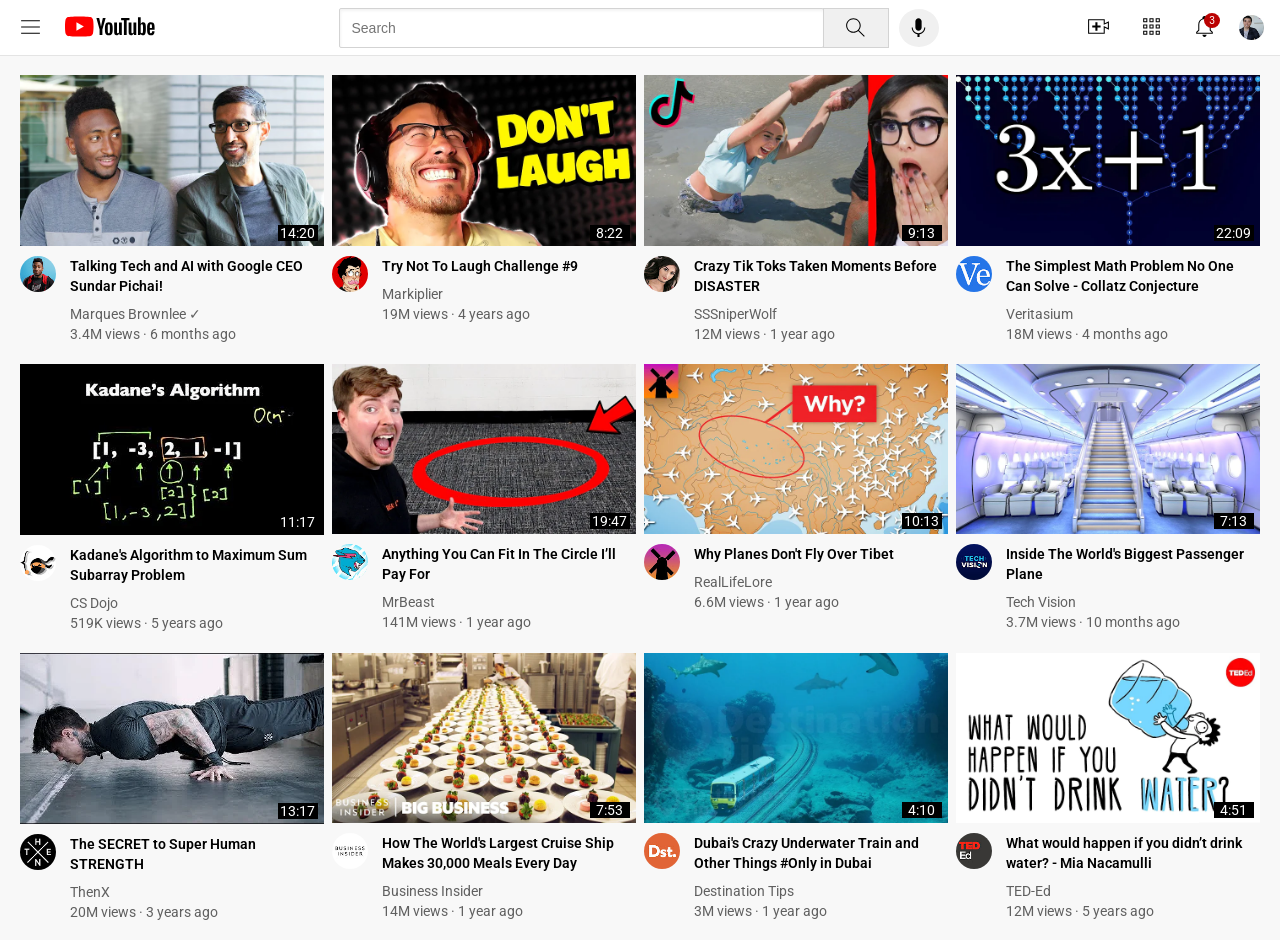
==== commit 123c98be: "added script for navbar and changed final design" ====
--- a/index.html
+++ b/index.html
@@ -16,15 +16,16 @@
     <link rel="stylesheet" href="css-code/media.css">
   </head> 
   <body>
+    <div class="try"></div>
     <header class="header">
       <div class="left-section">
-        <button class="hamburger-button">
+        <button class="hamburger-button" onclick="activateSidebar()">
           <img class="hamburger" src="icons/hamburger-menu.svg" alt="hamburger-icon">
         </button>
         <!-- comented section is a structure is an example how to change img depending on max-width -->
         <!-- <picture>
           <source srcset="icons/YouTube_social_white_square_(2024).svg" media="(max-width: 600px)"> -->
-          <img class="logo" src="icons/youtube-logo.svg" alt="youtube-logo">  
+          <a href="https://www.youtube.com/"><img class="logo" src="icons/youtube-logo.svg" alt="youtube-logo"></a>  
          <!-- </picture> -->
         
       </div>
@@ -508,6 +509,17 @@
         </div>
       </div>
     </div>
+
+    <script>
+      const activateSidebar = () =>{
+        document.querySelector('.side-bar')
+        .classList
+        .toggle('active-sidebar')
+        document.querySelector('.try')
+        .classList
+        .toggle('active-sidebartry')
+      }
+    </script>
   </main>
   </body>
 </html>
--- a/css-code/video.css
+++ b/css-code/video.css
@@ -44,6 +44,7 @@
 }
 
 .time{
+    text-align: center;
     background-color: black;
     width:4rem;
     color: white;
--- a/css-code/sidebar.css
+++ b/css-code/sidebar.css
@@ -4,11 +4,15 @@
     position: fixed;
     top: 5.5rem;
     bottom: 0;
-    left: 0;
+    /* left: 0; */
     width: 7.2rem;
     z-index: 2;
     font-size: 1rem;
-    display: none;
+    transform: translateX(-100px);
+    visibility: hidden;
+    transition: transform 0.7s ease, visibility 0.7s;
+    flex-direction: column;
+    
 }
 
 .sidebar-link{
@@ -29,3 +33,26 @@
     background-color: var(--hover-button-color);
 }
 
+.try{
+    top: 0px;
+    position:fixed;;
+    height: 110vh;
+    width: 110vw;
+    background-color: rgb(0, 0, 0);
+    opacity: 0;
+    z-index: 1;
+    visibility: hidden;
+    transition: 0.5s;   
+}
+
+.active-sidebar{
+    transform: translateX(0);
+    visibility: visible;    
+}
+
+.active-sidebartry{
+    opacity: 0.6;
+    visibility: visible;
+}
+
+
--- a/css-code/media.css
+++ b/css-code/media.css
@@ -8,6 +8,10 @@
 @media (max-width: 47rem){  
     /* 745/15=~47 */
 
+    .tooltip{
+        display: none;
+    }
+
     html{
       font-size: 58%;
     } 
@@ -16,12 +20,20 @@
     grid-template-columns: 1fr 1fr ;
     }
 
+    .try{
+        display: none;
+    }
+
     .side-bar{
+        /* transform: translateX(0);
+        transition: 0s; */
         bottom: 0;
         right: 0;
-        left: 0;
-        top: 92%;
+        left: 100px;
+        top:  calc(100vh - 6.3rem);
+        height: 6rem;
         display: flex;
+        visibility: visible;
         width: 100%;
         justify-content: space-evenly;
         flex-direction: row;
@@ -31,6 +43,7 @@
     .sidebar-link{
         height: 100%;
         width: 7rem;
+        text-align: center;
     }
 
     .sidebar-link img{
@@ -62,6 +75,7 @@
     }
 }
 
+
 @media (max-width:32rem){
 /* 1024/16=64 */
 .video-grid{
@@ -69,5 +83,19 @@
 }
 }
 
+@media (max-height:30rem){
+    .sidebar-link{
+        height: 6rem;
+    }
+
+    .sidebar-link img{
+        height: 2rem;
+    }
+
+    .sidebar-link{
+        font-size: 1rem;
+    }
+}
 
 
+
